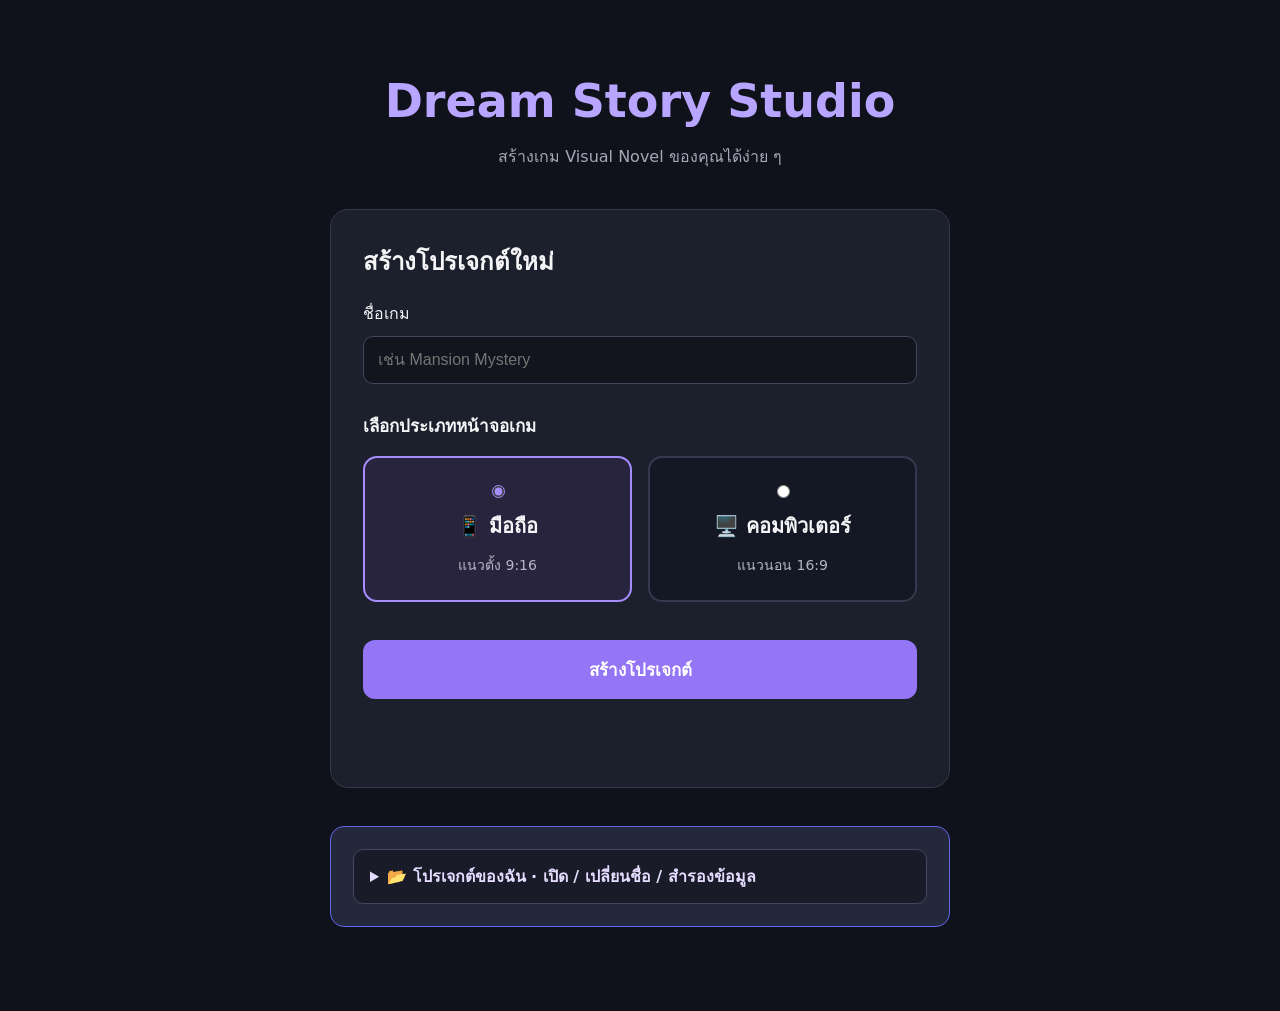
==== dream-story-ipad-publish/index.html @ cc707ea6 "Add files via upload" ====
<!DOCTYPE html>
<html lang="th">
<head>
<link rel="manifest" href="manifest.webmanifest">
<meta name="theme-color" content="#15131f">
<link rel="apple-touch-icon" href="icon-192.png">

  <meta charset="UTF-8">
  <meta name="viewport" content="width=device-width, initial-scale=1.0">
  <title>Dream Story Studio</title>
  <link rel="stylesheet" href="css/style.css">
<style>
/* Dream Story Workspace 53 V1: home layout */
@media(min-width:850px){
 body{min-height:100vh}
 main.container{max-width:1100px!important;width:min(1100px,96vw);margin:0 auto;display:grid;grid-template-columns:minmax(0,1fr) minmax(0,1fr);gap:14px;align-items:start}
 main.container>header{grid-column:1/-1;text-align:center;margin:0;padding:10px 0}
 main.container>header h1{margin:4px 0}
 main.container>.project-panel{grid-column:1/-1;grid-row:auto;min-width:0;width:min(100%,620px);max-width:620px;justify-self:center}
 main.container>.project-backup-panel{grid-column:1/-1;grid-row:auto;min-width:0;width:min(100%,620px);justify-self:center}
}
.project-backup-panel.ds-home-collapsed>.ds-home-extra{display:none!important}
.ds-home-toggle{margin:10px 0 0!important;width:100%;font-size:13px}
</style>
</head>
<body>
  <main class="container">
    <header>
      <h1>Dream Story Studio</h1>
      <p>สร้างเกม Visual Novel ของคุณได้ง่าย ๆ</p>
    </header>

    <section class="project-panel">
      <h2>สร้างโปรเจกต์ใหม่</h2>

      <label for="projectName">ชื่อเกม</label>
      <input
        type="text"
        id="projectName"
        placeholder="เช่น Mansion Mystery"
        maxlength="80"
      >

      <h3>เลือกประเภทหน้าจอเกม</h3>

      <div class="device-options">
        <label class="device-card">
          <input type="radio" name="device" value="mobile" checked>
          <span>📱 มือถือ</span>
          <small>แนวตั้ง 9:16</small>
        </label>

        <label class="device-card">
          <input type="radio" name="device" value="desktop">
          <span>🖥️ คอมพิวเตอร์</span>
          <small>แนวนอน 16:9</small>
        </label>
      </div>

      <button id="createProject" type="button">
        สร้างโปรเจกต์
      </button>

      <p id="statusMessage" role="status"></p>
    </section>

<!-- Dream Story Project Backup V1 -->
<section class="project-backup-panel">
  <h2>💾 สำรองและกู้คืนโปรเจกต์</h2>
  <p>เก็บไฟล์เกมและภาพประกอบไว้ในเครื่องของคุณ</p>

  <label for="backupProjectSelect">เลือกโปรเจกต์</label>
  <select id="backupProjectSelect"></select>

  
<!-- Dream Story Project Manager V1 -->
<div class="project-manager-actions"
     style="display:flex;flex-wrap:wrap;gap:8px;margin:12px 0 20px">

  <button id="openSelectedProject"
          type="button">
    📂 เปิดโปรเจกต์
  </button>

  <button id="renameSelectedProject"
          type="button">
    ✏️ เปลี่ยนชื่อ
  </button>

  <button id="deleteSelectedProject"
          type="button"
          style="background:#b91c1c">
    🗑️ ลบโปรเจกต์
  </button>

</div>

  <button id="backupProjectButton" type="button">
    📦 ดาวน์โหลด Backup ZIP
  </button>

  <hr>

  <label for="restoreProjectFile">กู้คืนจากไฟล์ ZIP</label>
  <input id="restoreProjectFile"
         type="file"
         accept=".zip,application/zip"
         style="display:none">

  <button id="chooseRestoreFile"
          type="button">
    📁 เลือกไฟล์ Backup ZIP
  </button>

  <p id="restoreSelectedFilename">
    ยังไม่ได้เลือกไฟล์
  </p>

  <button id="restoreProjectButton" type="button">
    📂 กู้คืนเป็นโปรเจกต์ใหม่
  </button>

  <p id="projectBackupStatus" role="status"></p>
</section>

  </main>

  <script src="js/database.js"></script>
<script src="js/app.js"></script>
<script src="js/project-backup.js"></script>

<script>
(() => {
  const chooseButton =
    document.getElementById("chooseRestoreFile");

  const fileInput =
    document.getElementById("restoreProjectFile");

  const filename =
    document.getElementById("restoreSelectedFilename");

  if (!chooseButton || !fileInput || !filename) return;

  chooseButton.addEventListener("click", () => {
    fileInput.click();
  });

  fileInput.addEventListener("change", () => {
    const file = fileInput.files?.[0];

    filename.textContent = file
      ? "✅ เลือกแล้ว: " + file.name
      : "ยังไม่ได้เลือกไฟล์";
  });
})();
</script>

<script>
/* Dream Story Workspace 53 V1: home quick actions */
(()=>{
const panel=document.querySelector('.project-backup-panel');if(!panel)return;
const title=panel.querySelector('h2');if(title)title.textContent='📂 โปรเจกต์ของฉัน';
const select=panel.querySelector('#backupProjectSelect');const actions=panel.querySelector('.project-manager-actions');
if(!select||!actions)return;
const extra=document.createElement('div');extra.className='ds-home-extra';
const toggle=document.createElement('button');toggle.type='button';toggle.className='ds-home-toggle';toggle.textContent='💾 เปิดเครื่องมือสำรอง / กู้คืน';
const nodes=[...panel.children];let after=false;
for(const el of nodes){if(el===actions){after=true;continue;}if(after)extra.append(el)}
panel.append(toggle,extra);panel.classList.add('ds-home-collapsed');
toggle.addEventListener('click',()=>{const closed=panel.classList.toggle('ds-home-collapsed');toggle.textContent=closed?'💾 เปิดเครื่องมือสำรอง / กู้คืน':'▾ ปิดเครื่องมือสำรอง / กู้คืน'});
})();
</script>
<!-- Dream Story Batch 55 -->
<link rel="stylesheet" href="css/home55.css">
<script src="js/home55.js"></script>
<!-- Dream Story Batch 56 -->
<script src="js/home56.js"></script>

<script>
if ('serviceWorker' in navigator) {
  window.addEventListener('load', () => navigator.serviceWorker.register('./sw.js').catch(err => console.warn('Offline setup:', err)));
}
</script>
</body>
</html>
---- dream-story-ipad-publish/css/style.css ----
* {
  box-sizing: border-box;
}

body {
  margin: 0;
  min-height: 100vh;
  font-family: system-ui, -apple-system, sans-serif;
  background: #10121b;
  color: #f5f5f7;
}

.container {
  width: min(100% - 32px, 900px);
  margin: 0 auto;
  padding: 60px 0;
}

header {
  text-align: center;
  margin-bottom: 40px;
}

header h1 {
  font-size: clamp(30px, 5vw, 46px);
  margin-bottom: 10px;
  color: #b8a5ff;
}

header p {
  color: #a5a8b8;
  font-size: 16px;
}

.project-panel {
  max-width: 600px;
  margin: auto;
  padding: 32px;
  background: #1c1f2c;
  border: 1px solid #34384a;
  border-radius: 18px;
}

.project-panel h2 {
  margin-top: 0;
  font-size: 24px;
}

.project-panel h3 {
  font-size: 17px;
  margin-top: 28px;
}

label {
  display: block;
  margin-bottom: 10px;
}

#projectName {
  width: 100%;
  padding: 14px;
  background: #12141e;
  color: white;
  border: 1px solid #41465c;
  border-radius: 10px;
  font-size: 16px;
}

#projectName:focus {
  outline: 2px solid #a58cff;
}

.device-options {
  display: grid;
  grid-template-columns: 1fr 1fr;
  gap: 16px;
  margin-top: 16px;
}

.device-card {
  display: flex;
  flex-direction: column;
  align-items: center;
  gap: 12px;
  padding: 24px 12px;
  background: #141724;
  border: 2px solid #35394e;
  border-radius: 14px;
  cursor: pointer;
  text-align: center;
  transition: border-color 0.2s, background 0.2s;
}

.device-card:has(input:checked) {
  border-color: #a58cff;
  background: #29243d;
}

.device-card input {
  accent-color: #a58cff;
}

.device-card span {
  font-size: 20px;
  font-weight: 600;
}

.device-card small {
  color: #b4b6c5;
  font-size: 14px;
}

#createProject {
  width: 100%;
  margin-top: 28px;
  padding: 16px;
  border: none;
  border-radius: 12px;
  background: #9375f5;
  color: #fff;
  font-size: 17px;
  font-weight: 700;
  cursor: pointer;
}

#createProject:hover {
  background: #a58cff;
}

#createProject:focus-visible {
  outline: 3px solid white;
  outline-offset: 3px;
}

#statusMessage {
  min-height: 24px;
  color: #b8a5ff;
  text-align: center;
}

@media (max-width: 480px) {
  .container {
    padding: 30px 0;
  }

  .project-panel {
    padding: 22px;
  }

  .device-options {
    gap: 10px;
  }

  .device-card {
    padding: 18px 8px;
  }

  .device-card span {
    font-size: 17px;
  }
}


/* Dream Story Project Backup V1 */

.project-backup-panel {
  margin: 24px auto;
  padding: 22px;
  max-width: 650px;
  background: #24283b;
  color: #f8fafc;
  border: 1px solid #6366f1;
  border-radius: 14px;
}

.project-backup-panel h2 {
  margin-top: 0;
}

.project-backup-panel select,
.project-backup-panel input[type="file"] {
  display: block;
  width: 100%;
  max-width: 100%;
  box-sizing: border-box;
  margin: 10px 0 16px;
  padding: 10px;
}

.project-backup-panel select {
  background: #fff;
  color: #111827;
}

.project-backup-panel button {
  padding: 11px 16px;
  margin-bottom: 12px;
  background: #4f46e5;
  color: white;
  border: none;
  border-radius: 8px;
  cursor: pointer;
}

.project-backup-panel button:disabled {
  opacity: .5;
  cursor: wait;
}

.project-backup-panel hr {
  border: 0;
  border-top: 1px solid #52566b;
  margin: 20px 0;
}

#projectBackupStatus {
  overflow-wrap: anywhere;
}


/* Backup file picker fix */
#chooseRestoreFile {
  display: inline-block;
  background: #2563eb;
  color: white;
  cursor: pointer;
}

#restoreSelectedFilename {
  font-size: 13px;
  overflow-wrap: anywhere;
  margin: 4px 0 16px;
}
---- dream-story-ipad-publish/css/home55.css ----
/* Dream Story Batch 55: project manager folded by default */
.ds55-project-details{border:1px solid #48435f;border-radius:10px;overflow:hidden;background:#191b29}
.ds55-project-details > summary{cursor:pointer;list-style:revert;padding:14px 16px;font-weight:700;color:#e5dcff}
.ds55-project-content{padding:12px;min-width:0}
.ds55-project-content > h2{display:none}
.ds55-project-details:not([open]){min-height:0}
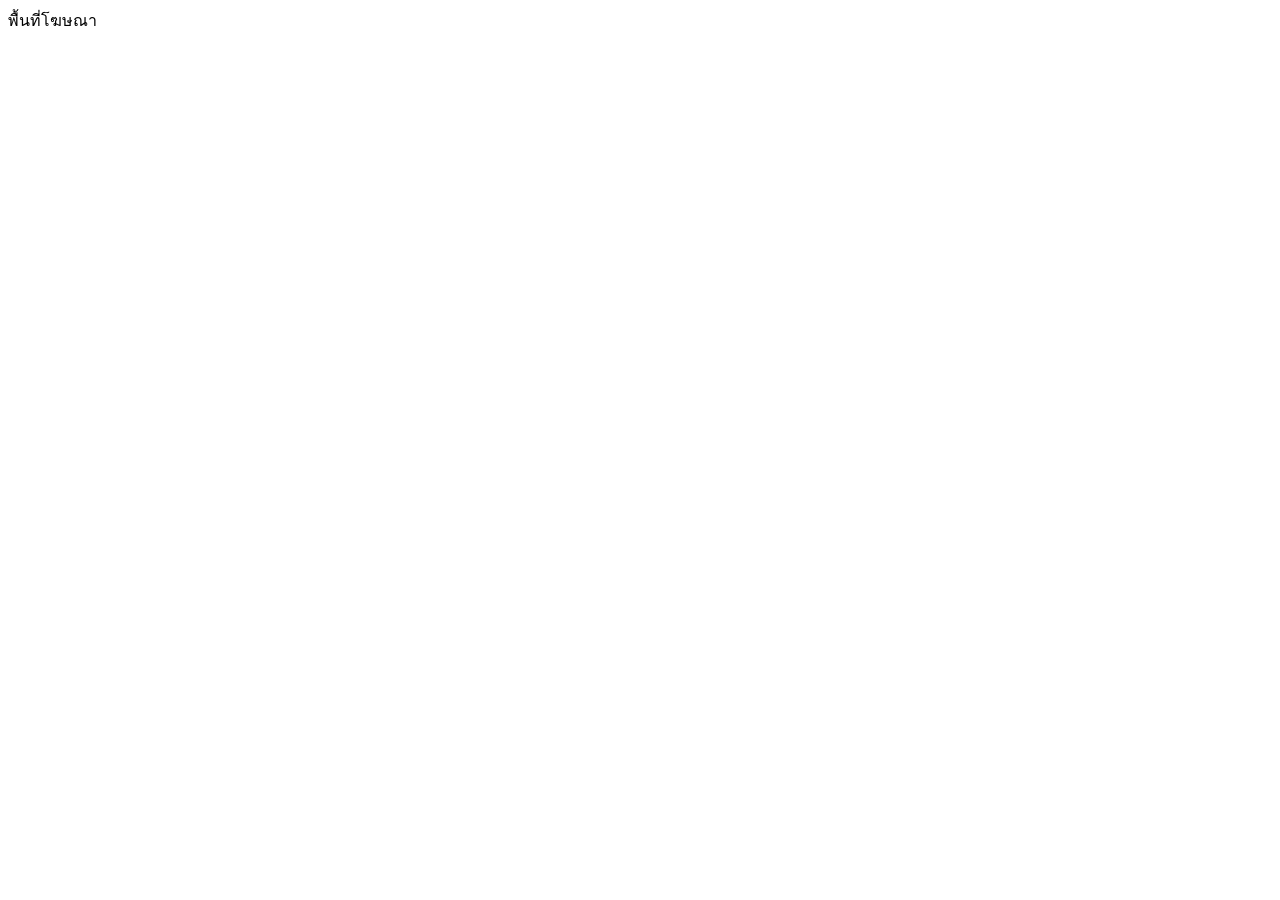
==== commit 8b80f237: "Add files via upload" ====
--- a/dream-story-ipad-publish/index.html
+++ b/dream-story-ipad-publish/index.html
@@ -1,186 +1,29 @@
-<!DOCTYPE html>
+<!doctype html>
 <html lang="th">
 <head>
-<link rel="manifest" href="manifest.webmanifest">
-<meta name="theme-color" content="#15131f">
-<link rel="apple-touch-icon" href="icon-192.png">
-
-  <meta charset="UTF-8">
-  <meta name="viewport" content="width=device-width, initial-scale=1.0">
-  <title>Dream Story Studio</title>
-  <link rel="stylesheet" href="css/style.css">
-<style>
-/* Dream Story Workspace 53 V1: home layout */
-@media(min-width:850px){
- body{min-height:100vh}
- main.container{max-width:1100px!important;width:min(1100px,96vw);margin:0 auto;display:grid;grid-template-columns:minmax(0,1fr) minmax(0,1fr);gap:14px;align-items:start}
- main.container>header{grid-column:1/-1;text-align:center;margin:0;padding:10px 0}
- main.container>header h1{margin:4px 0}
- main.container>.project-panel{grid-column:1/-1;grid-row:auto;min-width:0;width:min(100%,620px);max-width:620px;justify-self:center}
- main.container>.project-backup-panel{grid-column:1/-1;grid-row:auto;min-width:0;width:min(100%,620px);justify-self:center}
-}
-.project-backup-panel.ds-home-collapsed>.ds-home-extra{display:none!important}
-.ds-home-toggle{margin:10px 0 0!important;width:100%;font-size:13px}
-</style>
+<meta charset="utf-8">
+<meta name="viewport" content="width=device-width,initial-scale=1">
+<title>Dream Story Game</title>
+<link rel="stylesheet" href="style.css">
 </head>
 <body>
-  <main class="container">
-    <header>
-      <h1>Dream Story Studio</h1>
-      <p>สร้างเกม Visual Novel ของคุณได้ง่าย ๆ</p>
-    </header>
-
-    <section class="project-panel">
-      <h2>สร้างโปรเจกต์ใหม่</h2>
-
-      <label for="projectName">ชื่อเกม</label>
-      <input
-        type="text"
-        id="projectName"
-        placeholder="เช่น Mansion Mystery"
-        maxlength="80"
-      >
-
-      <h3>เลือกประเภทหน้าจอเกม</h3>
-
-      <div class="device-options">
-        <label class="device-card">
-          <input type="radio" name="device" value="mobile" checked>
-          <span>📱 มือถือ</span>
-          <small>แนวตั้ง 9:16</small>
-        </label>
-
-        <label class="device-card">
-          <input type="radio" name="device" value="desktop">
-          <span>🖥️ คอมพิวเตอร์</span>
-          <small>แนวนอน 16:9</small>
-        </label>
-      </div>
-
-      <button id="createProject" type="button">
-        สร้างโปรเจกต์
-      </button>
-
-      <p id="statusMessage" role="status"></p>
-    </section>
-
-<!-- Dream Story Project Backup V1 -->
-<section class="project-backup-panel">
-  <h2>💾 สำรองและกู้คืนโปรเจกต์</h2>
-  <p>เก็บไฟล์เกมและภาพประกอบไว้ในเครื่องของคุณ</p>
-
-  <label for="backupProjectSelect">เลือกโปรเจกต์</label>
-  <select id="backupProjectSelect"></select>
-
-  
-<!-- Dream Story Project Manager V1 -->
-<div class="project-manager-actions"
-     style="display:flex;flex-wrap:wrap;gap:8px;margin:12px 0 20px">
-
-  <button id="openSelectedProject"
-          type="button">
-    📂 เปิดโปรเจกต์
-  </button>
-
-  <button id="renameSelectedProject"
-          type="button">
-    ✏️ เปลี่ยนชื่อ
-  </button>
-
-  <button id="deleteSelectedProject"
-          type="button"
-          style="background:#b91c1c">
-    🗑️ ลบโปรเจกต์
-  </button>
-
-</div>
-
-  <button id="backupProjectButton" type="button">
-    📦 ดาวน์โหลด Backup ZIP
-  </button>
-
-  <hr>
-
-  <label for="restoreProjectFile">กู้คืนจากไฟล์ ZIP</label>
-  <input id="restoreProjectFile"
-         type="file"
-         accept=".zip,application/zip"
-         style="display:none">
-
-  <button id="chooseRestoreFile"
-          type="button">
-    📁 เลือกไฟล์ Backup ZIP
-  </button>
-
-  <p id="restoreSelectedFilename">
-    ยังไม่ได้เลือกไฟล์
-  </p>
-
-  <button id="restoreProjectButton" type="button">
-    📂 กู้คืนเป็นโปรเจกต์ใหม่
-  </button>
-
-  <p id="projectBackupStatus" role="status"></p>
-</section>
-
-  </main>
-
-  <script src="js/database.js"></script>
-<script src="js/app.js"></script>
-<script src="js/project-backup.js"></script>
-
-<script>
-(() => {
-  const chooseButton =
-    document.getElementById("chooseRestoreFile");
-
-  const fileInput =
-    document.getElementById("restoreProjectFile");
-
-  const filename =
-    document.getElementById("restoreSelectedFilename");
-
-  if (!chooseButton || !fileInput || !filename) return;
-
-  chooseButton.addEventListener("click", () => {
-    fileInput.click();
-  });
-
-  fileInput.addEventListener("change", () => {
-    const file = fileInput.files?.[0];
-
-    filename.textContent = file
-      ? "✅ เลือกแล้ว: " + file.name
-      : "ยังไม่ได้เลือกไฟล์";
-  });
-})();
-</script>
-
-<script>
-/* Dream Story Workspace 53 V1: home quick actions */
-(()=>{
-const panel=document.querySelector('.project-backup-panel');if(!panel)return;
-const title=panel.querySelector('h2');if(title)title.textContent='📂 โปรเจกต์ของฉัน';
-const select=panel.querySelector('#backupProjectSelect');const actions=panel.querySelector('.project-manager-actions');
-if(!select||!actions)return;
-const extra=document.createElement('div');extra.className='ds-home-extra';
-const toggle=document.createElement('button');toggle.type='button';toggle.className='ds-home-toggle';toggle.textContent='💾 เปิดเครื่องมือสำรอง / กู้คืน';
-const nodes=[...panel.children];let after=false;
-for(const el of nodes){if(el===actions){after=true;continue;}if(after)extra.append(el)}
-panel.append(toggle,extra);panel.classList.add('ds-home-collapsed');
-toggle.addEventListener('click',()=>{const closed=panel.classList.toggle('ds-home-collapsed');toggle.textContent=closed?'💾 เปิดเครื่องมือสำรอง / กู้คืน':'▾ ปิดเครื่องมือสำรอง / กู้คืน'});
-})();
-</script>
-<!-- Dream Story Batch 55 -->
-<link rel="stylesheet" href="css/home55.css">
-<script src="js/home55.js"></script>
-<!-- Dream Story Batch 56 -->
-<script src="js/home56.js"></script>
-
-<script>
-if ('serviceWorker' in navigator) {
-  window.addEventListener('load', () => navigator.serviceWorker.register('./sw.js').catch(err => console.warn('Offline setup:', err)));
-}
-</script>
+<main id="game">
+  <div id="ad">พื้นที่โฆษณา</div>
+  <div id="scene">
+    <div id="characters"></div>
+    <div id="choices" hidden></div>
+    <div id="ending" hidden>
+      <h1>THE END</h1>
+      <h2 id="endingTitle"></h2>
+      <button id="restart">↻ เล่นใหม่</button>
+    </div>
+    <div id="dialogue">
+      <strong id="speaker"></strong>
+      <p id="text"></p>
+    </div>
+  </div>
+</main>
+<script src="game-data.js"></script>
+<script src="player.js"></script>
 </body>
 </html>
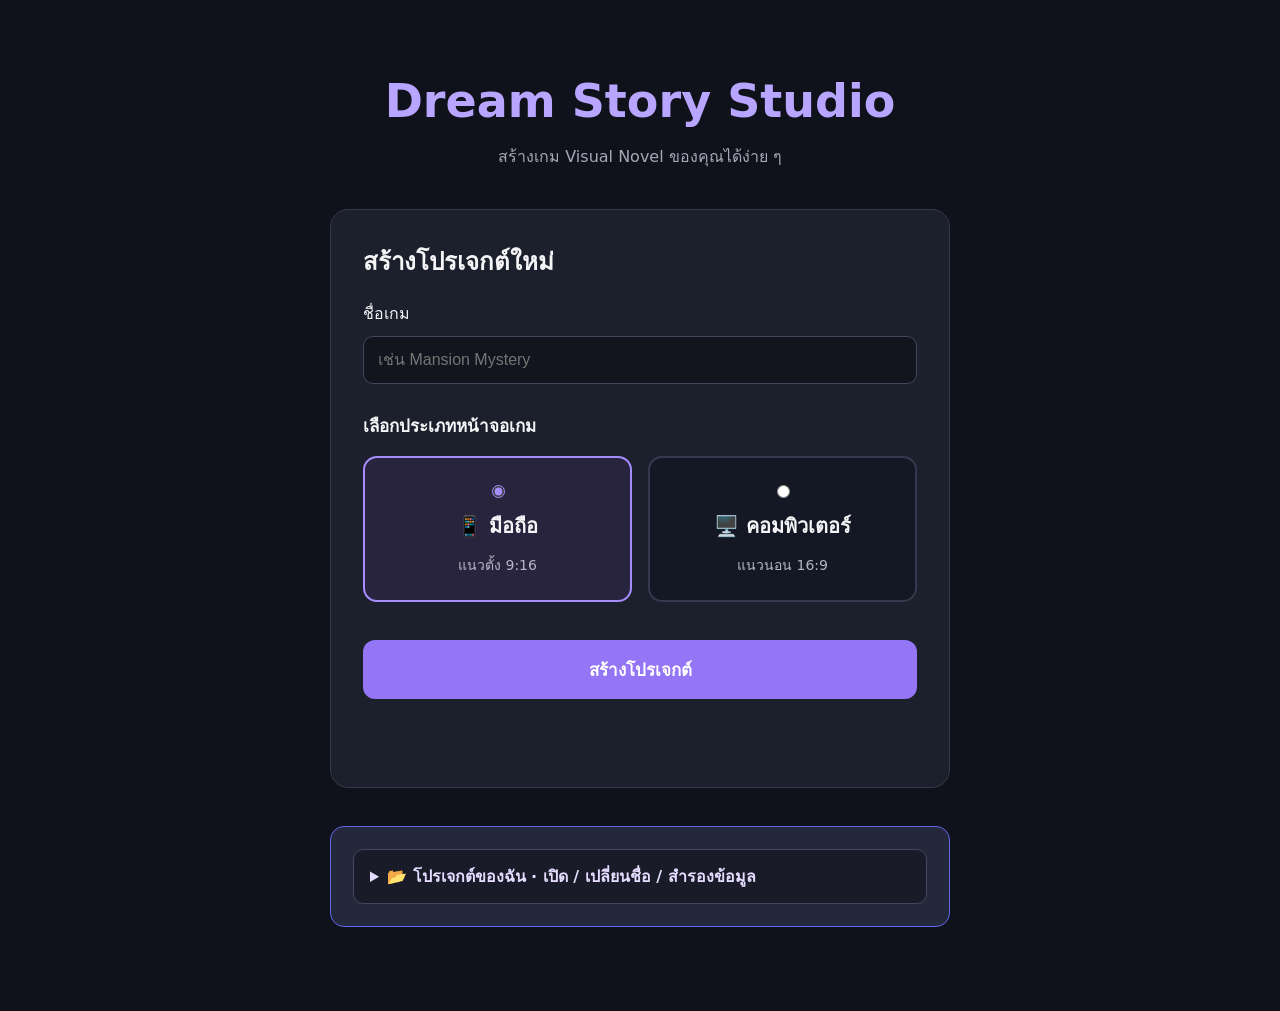
==== commit 2ab34e50: "Add files via upload" ====
--- a/dream-story-ipad-publish/index.html
+++ b/dream-story-ipad-publish/index.html
@@ -1,29 +1,186 @@
-<!doctype html>
+<!DOCTYPE html>
 <html lang="th">
 <head>
-<meta charset="utf-8">
-<meta name="viewport" content="width=device-width,initial-scale=1">
-<title>Dream Story Game</title>
-<link rel="stylesheet" href="style.css">
+<link rel="manifest" href="manifest.webmanifest">
+<meta name="theme-color" content="#15131f">
+<link rel="apple-touch-icon" href="icon-192.png">
+
+  <meta charset="UTF-8">
+  <meta name="viewport" content="width=device-width, initial-scale=1.0">
+  <title>Dream Story Studio</title>
+  <link rel="stylesheet" href="css/style.css">
+<style>
+/* Dream Story Workspace 53 V1: home layout */
+@media(min-width:850px){
+ body{min-height:100vh}
+ main.container{max-width:1100px!important;width:min(1100px,96vw);margin:0 auto;display:grid;grid-template-columns:minmax(0,1fr) minmax(0,1fr);gap:14px;align-items:start}
+ main.container>header{grid-column:1/-1;text-align:center;margin:0;padding:10px 0}
+ main.container>header h1{margin:4px 0}
+ main.container>.project-panel{grid-column:1/-1;grid-row:auto;min-width:0;width:min(100%,620px);max-width:620px;justify-self:center}
+ main.container>.project-backup-panel{grid-column:1/-1;grid-row:auto;min-width:0;width:min(100%,620px);justify-self:center}
+}
+.project-backup-panel.ds-home-collapsed>.ds-home-extra{display:none!important}
+.ds-home-toggle{margin:10px 0 0!important;width:100%;font-size:13px}
+</style>
 </head>
 <body>
-<main id="game">
-  <div id="ad">พื้นที่โฆษณา</div>
-  <div id="scene">
-    <div id="characters"></div>
-    <div id="choices" hidden></div>
-    <div id="ending" hidden>
-      <h1>THE END</h1>
-      <h2 id="endingTitle"></h2>
-      <button id="restart">↻ เล่นใหม่</button>
-    </div>
-    <div id="dialogue">
-      <strong id="speaker"></strong>
-      <p id="text"></p>
-    </div>
-  </div>
-</main>
-<script src="game-data.js"></script>
-<script src="player.js"></script>
+  <main class="container">
+    <header>
+      <h1>Dream Story Studio</h1>
+      <p>สร้างเกม Visual Novel ของคุณได้ง่าย ๆ</p>
+    </header>
+
+    <section class="project-panel">
+      <h2>สร้างโปรเจกต์ใหม่</h2>
+
+      <label for="projectName">ชื่อเกม</label>
+      <input
+        type="text"
+        id="projectName"
+        placeholder="เช่น Mansion Mystery"
+        maxlength="80"
+      >
+
+      <h3>เลือกประเภทหน้าจอเกม</h3>
+
+      <div class="device-options">
+        <label class="device-card">
+          <input type="radio" name="device" value="mobile" checked>
+          <span>📱 มือถือ</span>
+          <small>แนวตั้ง 9:16</small>
+        </label>
+
+        <label class="device-card">
+          <input type="radio" name="device" value="desktop">
+          <span>🖥️ คอมพิวเตอร์</span>
+          <small>แนวนอน 16:9</small>
+        </label>
+      </div>
+
+      <button id="createProject" type="button">
+        สร้างโปรเจกต์
+      </button>
+
+      <p id="statusMessage" role="status"></p>
+    </section>
+
+<!-- Dream Story Project Backup V1 -->
+<section class="project-backup-panel">
+  <h2>💾 สำรองและกู้คืนโปรเจกต์</h2>
+  <p>เก็บไฟล์เกมและภาพประกอบไว้ในเครื่องของคุณ</p>
+
+  <label for="backupProjectSelect">เลือกโปรเจกต์</label>
+  <select id="backupProjectSelect"></select>
+
+  
+<!-- Dream Story Project Manager V1 -->
+<div class="project-manager-actions"
+     style="display:flex;flex-wrap:wrap;gap:8px;margin:12px 0 20px">
+
+  <button id="openSelectedProject"
+          type="button">
+    📂 เปิดโปรเจกต์
+  </button>
+
+  <button id="renameSelectedProject"
+          type="button">
+    ✏️ เปลี่ยนชื่อ
+  </button>
+
+  <button id="deleteSelectedProject"
+          type="button"
+          style="background:#b91c1c">
+    🗑️ ลบโปรเจกต์
+  </button>
+
+</div>
+
+  <button id="backupProjectButton" type="button">
+    📦 ดาวน์โหลด Backup ZIP
+  </button>
+
+  <hr>
+
+  <label for="restoreProjectFile">กู้คืนจากไฟล์ ZIP</label>
+  <input id="restoreProjectFile"
+         type="file"
+         accept=".zip,application/zip"
+         style="display:none">
+
+  <button id="chooseRestoreFile"
+          type="button">
+    📁 เลือกไฟล์ Backup ZIP
+  </button>
+
+  <p id="restoreSelectedFilename">
+    ยังไม่ได้เลือกไฟล์
+  </p>
+
+  <button id="restoreProjectButton" type="button">
+    📂 กู้คืนเป็นโปรเจกต์ใหม่
+  </button>
+
+  <p id="projectBackupStatus" role="status"></p>
+</section>
+
+  </main>
+
+  <script src="js/database.js"></script>
+<script src="js/app.js"></script>
+<script src="js/project-backup.js"></script>
+
+<script>
+(() => {
+  const chooseButton =
+    document.getElementById("chooseRestoreFile");
+
+  const fileInput =
+    document.getElementById("restoreProjectFile");
+
+  const filename =
+    document.getElementById("restoreSelectedFilename");
+
+  if (!chooseButton || !fileInput || !filename) return;
+
+  chooseButton.addEventListener("click", () => {
+    fileInput.click();
+  });
+
+  fileInput.addEventListener("change", () => {
+    const file = fileInput.files?.[0];
+
+    filename.textContent = file
+      ? "✅ เลือกแล้ว: " + file.name
+      : "ยังไม่ได้เลือกไฟล์";
+  });
+})();
+</script>
+
+<script>
+/* Dream Story Workspace 53 V1: home quick actions */
+(()=>{
+const panel=document.querySelector('.project-backup-panel');if(!panel)return;
+const title=panel.querySelector('h2');if(title)title.textContent='📂 โปรเจกต์ของฉัน';
+const select=panel.querySelector('#backupProjectSelect');const actions=panel.querySelector('.project-manager-actions');
+if(!select||!actions)return;
+const extra=document.createElement('div');extra.className='ds-home-extra';
+const toggle=document.createElement('button');toggle.type='button';toggle.className='ds-home-toggle';toggle.textContent='💾 เปิดเครื่องมือสำรอง / กู้คืน';
+const nodes=[...panel.children];let after=false;
+for(const el of nodes){if(el===actions){after=true;continue;}if(after)extra.append(el)}
+panel.append(toggle,extra);panel.classList.add('ds-home-collapsed');
+toggle.addEventListener('click',()=>{const closed=panel.classList.toggle('ds-home-collapsed');toggle.textContent=closed?'💾 เปิดเครื่องมือสำรอง / กู้คืน':'▾ ปิดเครื่องมือสำรอง / กู้คืน'});
+})();
+</script>
+<!-- Dream Story Batch 55 -->
+<link rel="stylesheet" href="css/home55.css">
+<script src="js/home55.js"></script>
+<!-- Dream Story Batch 56 -->
+<script src="js/home56.js"></script>
+
+<script>
+if ('serviceWorker' in navigator) {
+  window.addEventListener('load', () => navigator.serviceWorker.register('./sw.js').catch(err => console.warn('Offline setup:', err)));
+}
+</script>
 </body>
 </html>
--- a/dream-story-ipad-publish/css/style.css
+++ b/dream-story-ipad-publish/css/style.css
@@ -0,0 +1,233 @@
+* {
+  box-sizing: border-box;
+}
+
+body {
+  margin: 0;
+  min-height: 100vh;
+  font-family: system-ui, -apple-system, sans-serif;
+  background: #10121b;
+  color: #f5f5f7;
+}
+
+.container {
+  width: min(100% - 32px, 900px);
+  margin: 0 auto;
+  padding: 60px 0;
+}
+
+header {
+  text-align: center;
+  margin-bottom: 40px;
+}
+
+header h1 {
+  font-size: clamp(30px, 5vw, 46px);
+  margin-bottom: 10px;
+  color: #b8a5ff;
+}
+
+header p {
+  color: #a5a8b8;
+  font-size: 16px;
+}
+
+.project-panel {
+  max-width: 600px;
+  margin: auto;
+  padding: 32px;
+  background: #1c1f2c;
+  border: 1px solid #34384a;
+  border-radius: 18px;
+}
+
+.project-panel h2 {
+  margin-top: 0;
+  font-size: 24px;
+}
+
+.project-panel h3 {
+  font-size: 17px;
+  margin-top: 28px;
+}
+
+label {
+  display: block;
+  margin-bottom: 10px;
+}
+
+#projectName {
+  width: 100%;
+  padding: 14px;
+  background: #12141e;
+  color: white;
+  border: 1px solid #41465c;
+  border-radius: 10px;
+  font-size: 16px;
+}
+
+#projectName:focus {
+  outline: 2px solid #a58cff;
+}
+
+.device-options {
+  display: grid;
+  grid-template-columns: 1fr 1fr;
+  gap: 16px;
+  margin-top: 16px;
+}
+
+.device-card {
+  display: flex;
+  flex-direction: column;
+  align-items: center;
+  gap: 12px;
+  padding: 24px 12px;
+  background: #141724;
+  border: 2px solid #35394e;
+  border-radius: 14px;
+  cursor: pointer;
+  text-align: center;
+  transition: border-color 0.2s, background 0.2s;
+}
+
+.device-card:has(input:checked) {
+  border-color: #a58cff;
+  background: #29243d;
+}
+
+.device-card input {
+  accent-color: #a58cff;
+}
+
+.device-card span {
+  font-size: 20px;
+  font-weight: 600;
+}
+
+.device-card small {
+  color: #b4b6c5;
+  font-size: 14px;
+}
+
+#createProject {
+  width: 100%;
+  margin-top: 28px;
+  padding: 16px;
+  border: none;
+  border-radius: 12px;
+  background: #9375f5;
+  color: #fff;
+  font-size: 17px;
+  font-weight: 700;
+  cursor: pointer;
+}
+
+#createProject:hover {
+  background: #a58cff;
+}
+
+#createProject:focus-visible {
+  outline: 3px solid white;
+  outline-offset: 3px;
+}
+
+#statusMessage {
+  min-height: 24px;
+  color: #b8a5ff;
+  text-align: center;
+}
+
+@media (max-width: 480px) {
+  .container {
+    padding: 30px 0;
+  }
+
+  .project-panel {
+    padding: 22px;
+  }
+
+  .device-options {
+    gap: 10px;
+  }
+
+  .device-card {
+    padding: 18px 8px;
+  }
+
+  .device-card span {
+    font-size: 17px;
+  }
+}
+
+
+/* Dream Story Project Backup V1 */
+
+.project-backup-panel {
+  margin: 24px auto;
+  padding: 22px;
+  max-width: 650px;
+  background: #24283b;
+  color: #f8fafc;
+  border: 1px solid #6366f1;
+  border-radius: 14px;
+}
+
+.project-backup-panel h2 {
+  margin-top: 0;
+}
+
+.project-backup-panel select,
+.project-backup-panel input[type="file"] {
+  display: block;
+  width: 100%;
+  max-width: 100%;
+  box-sizing: border-box;
+  margin: 10px 0 16px;
+  padding: 10px;
+}
+
+.project-backup-panel select {
+  background: #fff;
+  color: #111827;
+}
+
+.project-backup-panel button {
+  padding: 11px 16px;
+  margin-bottom: 12px;
+  background: #4f46e5;
+  color: white;
+  border: none;
+  border-radius: 8px;
+  cursor: pointer;
+}
+
+.project-backup-panel button:disabled {
+  opacity: .5;
+  cursor: wait;
+}
+
+.project-backup-panel hr {
+  border: 0;
+  border-top: 1px solid #52566b;
+  margin: 20px 0;
+}
+
+#projectBackupStatus {
+  overflow-wrap: anywhere;
+}
+
+
+/* Backup file picker fix */
+#chooseRestoreFile {
+  display: inline-block;
+  background: #2563eb;
+  color: white;
+  cursor: pointer;
+}
+
+#restoreSelectedFilename {
+  font-size: 13px;
+  overflow-wrap: anywhere;
+  margin: 4px 0 16px;
+}
--- a/dream-story-ipad-publish/css/home55.css
+++ b/dream-story-ipad-publish/css/home55.css
@@ -0,0 +1,7 @@
+
+/* Dream Story Batch 55: project manager folded by default */
+.ds55-project-details{border:1px solid #48435f;border-radius:10px;overflow:hidden;background:#191b29}
+.ds55-project-details > summary{cursor:pointer;list-style:revert;padding:14px 16px;font-weight:700;color:#e5dcff}
+.ds55-project-content{padding:12px;min-width:0}
+.ds55-project-content > h2{display:none}
+.ds55-project-details:not([open]){min-height:0}
